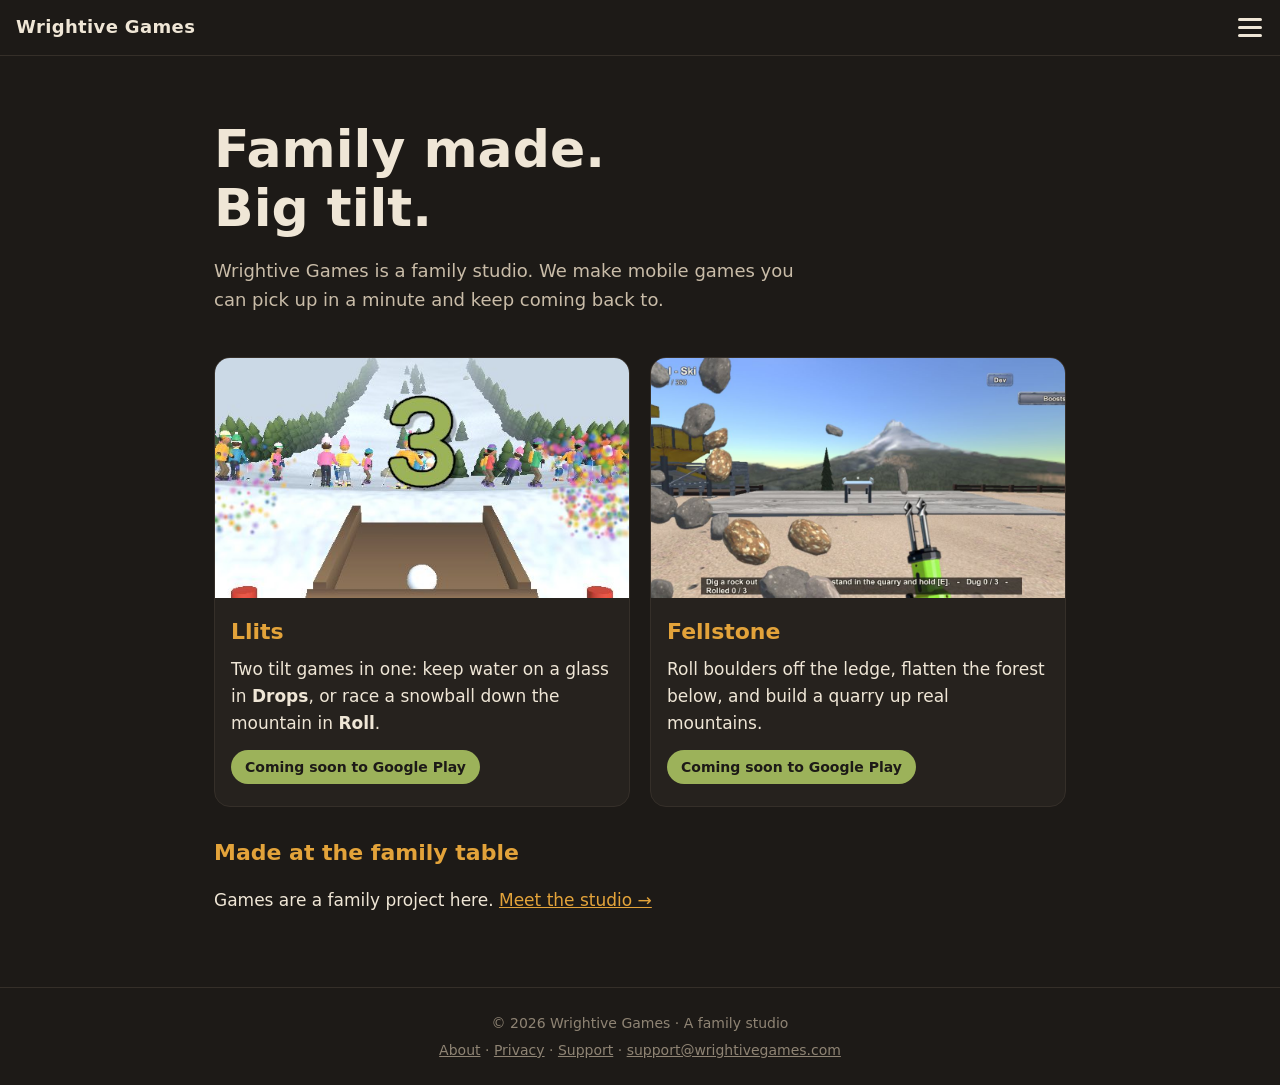
==== index.html @ 09b4614d "Restore full site (undo Back soon pause) Co-Authored-By: Claude Opus 5.5 <noreply@anthropic.com> Cla" ====
<!DOCTYPE html>
<html lang="en"><head><meta charset="utf-8"><meta name="viewport" content="width=device-width,initial-scale=1"><title>Wrightive Games | Family studio, big tilt</title><meta name="description" content="Wrightive Games is a family studio making mobile games: Llits and Fellstone."><link rel="icon" href="/favicon.svg" type="image/svg+xml"><link rel="canonical" href="https://wrightivegames.com/"><meta property="og:type" content="website"><meta property="og:site_name" content="Wrightive Games"><meta property="og:title" content="Wrightive Games | Family studio, big tilt"><meta property="og:description" content="Wrightive Games is a family studio making mobile games: Llits and Fellstone."><meta property="og:url" content="https://wrightivegames.com/"><meta property="og:image" content="https://wrightivegames.com/img/llits-roll.jpg"><meta name="twitter:card" content="summary_large_image"><meta name="theme-color" content="#1d1a17"><link rel="stylesheet" href="/style.css"></head>
<body><header class="top"><a class="brand" href="/">Wrightive Games</a><button class="menu-btn" id="menu-btn" aria-label="Menu" aria-expanded="false" aria-controls="site-nav"><span></span><span></span><span></span></button><nav id="site-nav" aria-label="Main"><a href="/llits/">Llits</a><a href="/fellstone/">Fellstone</a><a href="/about/">About Us</a><a href="/support/">Support</a><a href="/privacy/">Privacy</a></nav></header><main>
<section class="hero"><h1>Family made.<br>Big tilt.</h1><p>Wrightive Games is a family studio. We make mobile games you can pick up in a minute and keep coming back to.</p></section>
<section class="games">
<a class="card" href="/llits/"><img src="/img/llits-roll.jpg" alt="Llits: Roll, the snowball at the start ramp"><div><h2>Llits</h2><p>Two tilt games in one: keep water on a glass in <b>Drops</b>, or race a snowball down the mountain in <b>Roll</b>.</p><p class="badge">Coming soon to Google Play</p></div></a>
<a class="card" href="/fellstone/"><img src="/img/fellstone-rockslide.jpg" alt="Fellstone: boulders tumbling off the ledge"><div><h2>Fellstone</h2><p>Roll boulders off the ledge, flatten the forest below, and build a quarry up real mountains.</p><p class="badge">Coming soon to Google Play</p></div></a>
</section>
<section class="aboutline"><h2>Made at the family table</h2><p>Games are a family project here. <a href="/about/">Meet the studio &rarr;</a></p></section></main><footer><p>&copy; 2026 Wrightive Games &middot; A family studio</p><p><a href="/about/">About</a> &middot; <a href="/privacy/">Privacy</a> &middot; <a href="/support/">Support</a> &middot; <a href="mailto:support@wrightivegames.com">support@wrightivegames.com</a></p></footer><script>document.documentElement.classList.add("js");var b=document.getElementById("menu-btn"),n=document.getElementById("site-nav");b.onclick=function(){var o=n.classList.toggle("open");b.setAttribute("aria-expanded",o)};n.onclick=function(e){if(e.target.tagName=="A"){n.classList.remove("open");b.setAttribute("aria-expanded",false)}};document.onkeydown=function(e){if(e.key=="Escape"){n.classList.remove("open");b.setAttribute("aria-expanded",false)}}</script></body></html>
---- style.css ----
*{box-sizing:border-box}html{-webkit-text-size-adjust:100%}
body{margin:0;padding-top:56px;background:#1d1a17;color:#efe6d6;font:16px/1.6 system-ui,-apple-system,"Segoe UI",sans-serif}
a{color:#e3a33a}img{max-width:100%;height:auto}
.top{position:fixed;top:0;left:0;right:0;z-index:50;display:flex;justify-content:space-between;align-items:center;padding:0 16px;height:56px;background:#1d1a17;border-bottom:1px solid #352f29}
.brand{font-weight:800;font-size:18px;color:#efe6d6;text-decoration:none;letter-spacing:.02em}
.menu-btn{display:none;width:48px;height:48px;margin-right:-10px;background:none;border:0;cursor:pointer;flex-direction:column;justify-content:center;align-items:center;gap:5px;-webkit-tap-highlight-color:transparent}
.menu-btn span{display:block;width:24px;height:3px;border-radius:2px;background:#efe6d6;transition:transform .2s,opacity .2s}
.menu-btn[aria-expanded=true] span:nth-child(1){transform:translateY(8px) rotate(45deg)}
.menu-btn[aria-expanded=true] span:nth-child(2){opacity:0}
.menu-btn[aria-expanded=true] span:nth-child(3){transform:translateY(-8px) rotate(-45deg)}
.js .menu-btn{display:flex}
nav{background:#26221e;display:flex;flex-direction:column;flex-basis:100%}
.top{flex-wrap:wrap;height:auto;min-height:56px}
.js .top{height:56px;flex-wrap:nowrap}
.js nav{position:absolute;top:56px;left:0;right:0;border-bottom:1px solid #352f29;display:none}.js nav.open{display:flex}
nav a{padding:16px 20px;text-decoration:none;color:#efe6d6;font-size:18px;border-top:1px solid #352f29}
nav a:hover,nav a:active{background:#352f29;color:#e3a33a}
@media(min-width:900px){.js .menu-btn{display:flex}.js nav{left:auto;right:16px;top:56px;width:240px;border:1px solid #352f29;border-radius:12px;box-shadow:0 12px 30px #0008;overflow:hidden}}
main{max-width:900px;margin:0 auto;padding:20px 16px 40px}
h1{font-size:32px;line-height:1.15;margin:.3em 0 .3em}h2{margin:1.5em 0 .4em;color:#e3a33a;font-size:22px}
.lead{font-size:18px;color:#c9bca8;margin-top:0}.hero{padding:16px 0 4px}.hero h1{font-size:38px}.hero p{font-size:18px;color:#c9bca8;max-width:600px}
.games{display:grid;grid-template-columns:1fr;gap:20px;margin-top:20px}
.card{display:block;background:#26221e;border:1px solid #352f29;border-radius:16px;overflow:hidden;text-decoration:none;color:inherit}
.card:hover{border-color:#e3a33a}.card img{width:100%;height:200px;object-fit:cover;display:block}.card div{padding:16px}.card h2{margin:0 0 .3em}.card p{margin:.4em 0}
.badge{display:inline-block;background:#9cb25a;color:#1d1a17;font-weight:700;padding:6px 14px;border-radius:999px;font-size:14px;margin:.4em 0}
.aboutline{margin-top:28px}.aboutline h2{margin-top:0}
.modes-intro{margin:20px 0 4px;padding:14px 16px;background:#26221e;border:1px solid #e3a33a;border-radius:12px;font-size:17px}
.modes-intro span{display:inline-block;background:#e3a33a;color:#1d1a17;font-weight:800;padding:2px 10px;border-radius:999px;margin-right:8px;font-size:14px}
.modes{display:grid;grid-template-columns:1fr;gap:18px;margin-top:18px}
.mode{background:#26221e;border:1px solid #352f29;border-radius:16px;overflow:hidden}
.mode>img{width:100%;height:210px;object-fit:cover;display:block}
.mode-art{height:210px;display:flex;align-items:center;justify-content:center;background:linear-gradient(#27465e,#1d2f3f)}.mode-art svg{width:120px;height:120px}
.mode-body{padding:16px}.mode-body h2{margin:0 0 .1em;font-size:28px}
.tag{margin:0;color:#8f8474;font-size:13px;font-weight:700;letter-spacing:.08em;text-transform:uppercase}
.pitch{font-size:18px;font-weight:700;margin:.2em 0}
.mode ul,.tick{padding-left:20px}.mode li,.tick li{margin:.3em 0}.tick{list-style:none;padding:0}.tick li{padding-left:0;margin:.8em 0}
.wide{width:100%;border-radius:12px;display:block}.small{color:#8f8474;font-size:14px}
.gallery{display:grid;grid-template-columns:1fr;gap:14px;margin:20px 0}
.gallery figure{margin:0;background:#26221e;border:1px solid #352f29;border-radius:12px;overflow:hidden}
.gallery img{width:100%;aspect-ratio:16/9;object-fit:cover;display:block}.gallery figcaption{padding:10px 14px;color:#c9bca8;font-size:15px}
footer{border-top:1px solid #352f29;padding:20px 16px;text-align:center;color:#8f8474;font-size:14px}footer p{margin:.3em 0}footer a{color:#8f8474}
@media(min-width:700px){body{font-size:17px}main{padding:32px 24px 56px}h1{font-size:42px}.hero h1{font-size:52px}.games,.modes{grid-template-columns:1fr 1fr}.gallery{grid-template-columns:1fr 1fr}.card img,.mode>img,.mode-art{height:240px}}
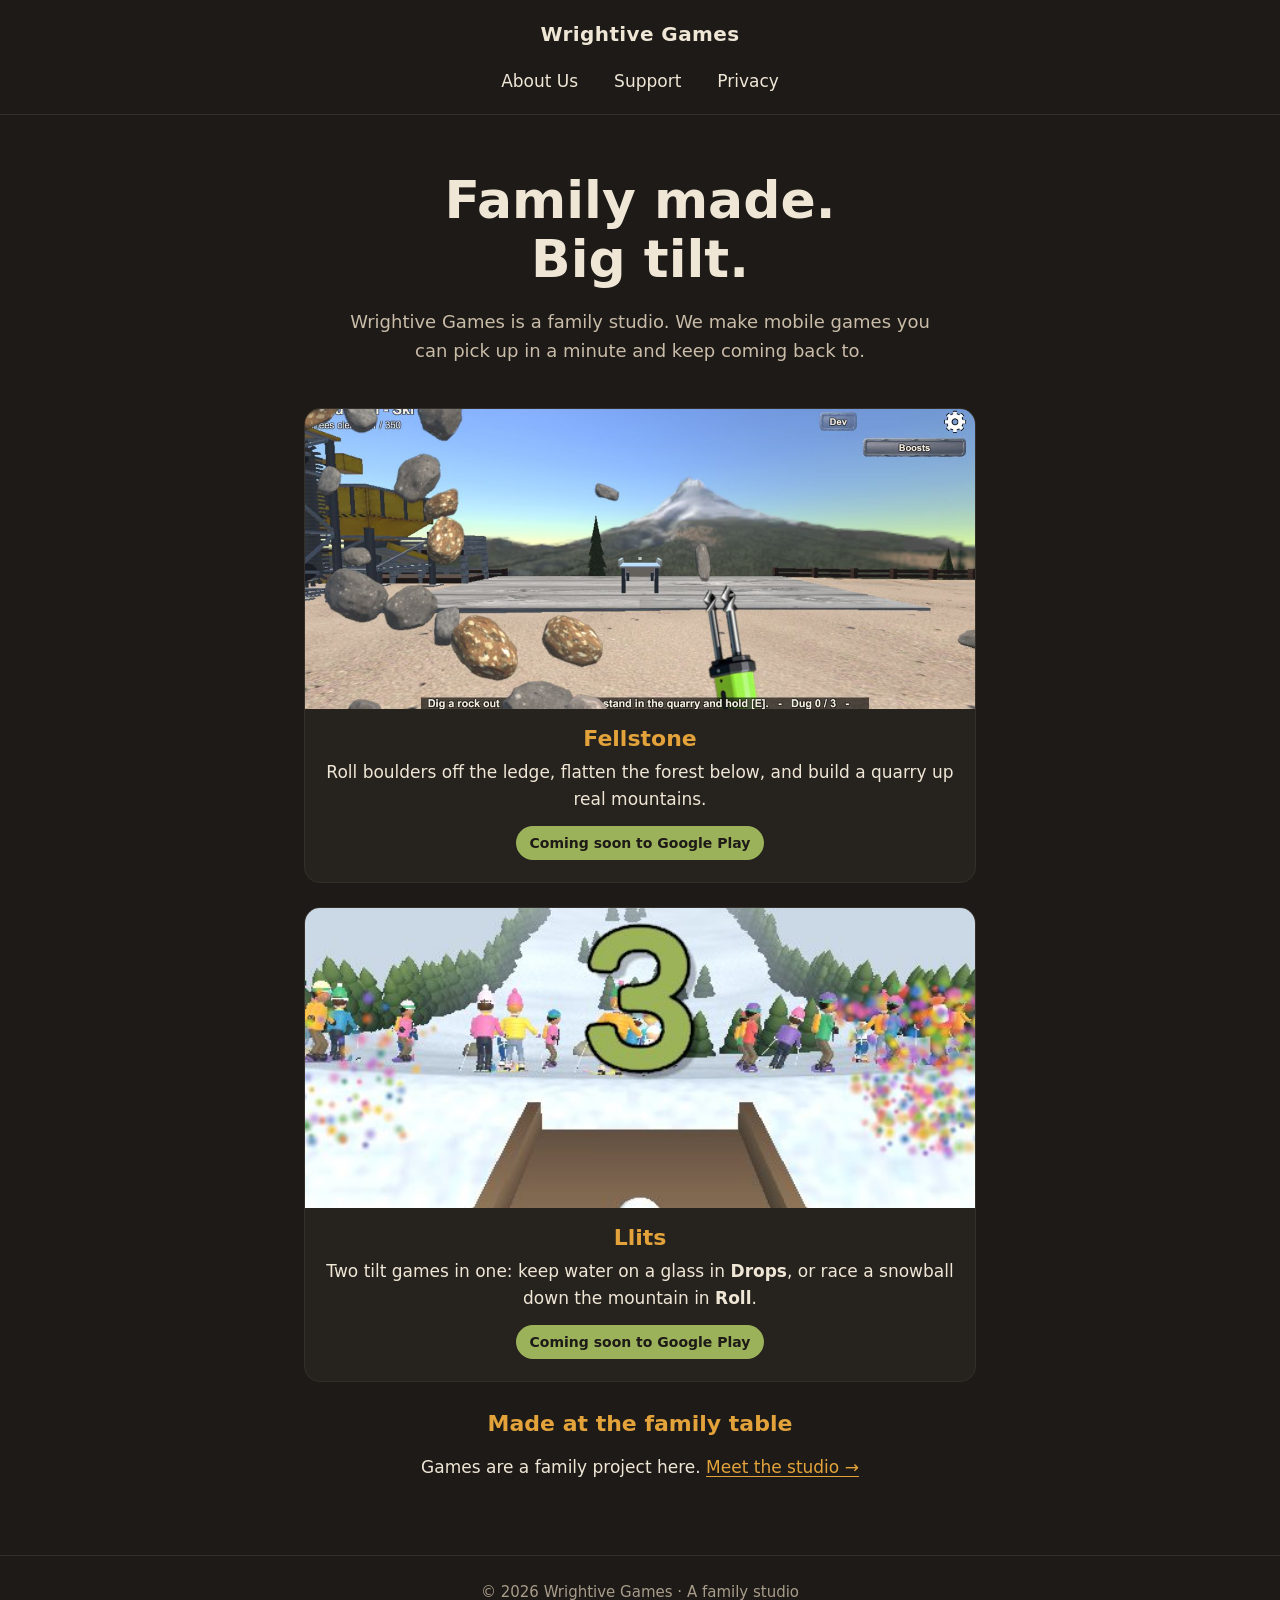
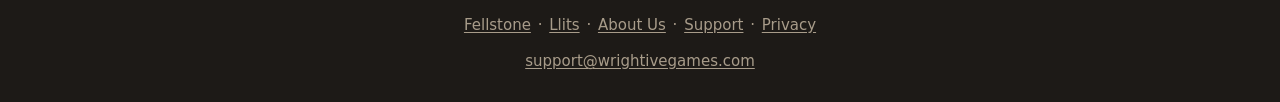
==== commit f731cce7: "Center layout, replace hamburger with header links, stack games, WCAG 2.1 AA fixes - Single centered" ====
--- a/index.html
+++ b/index.html
@@ -1,9 +1,9 @@
 <!DOCTYPE html>
 <html lang="en"><head><meta charset="utf-8"><meta name="viewport" content="width=device-width,initial-scale=1"><title>Wrightive Games | Family studio, big tilt</title><meta name="description" content="Wrightive Games is a family studio making mobile games: Llits and Fellstone."><link rel="icon" href="/favicon.svg" type="image/svg+xml"><link rel="canonical" href="https://wrightivegames.com/"><meta property="og:type" content="website"><meta property="og:site_name" content="Wrightive Games"><meta property="og:title" content="Wrightive Games | Family studio, big tilt"><meta property="og:description" content="Wrightive Games is a family studio making mobile games: Llits and Fellstone."><meta property="og:url" content="https://wrightivegames.com/"><meta property="og:image" content="https://wrightivegames.com/img/llits-roll.jpg"><meta name="twitter:card" content="summary_large_image"><meta name="theme-color" content="#1d1a17"><link rel="stylesheet" href="/style.css"></head>
-<body><header class="top"><a class="brand" href="/">Wrightive Games</a><button class="menu-btn" id="menu-btn" aria-label="Menu" aria-expanded="false" aria-controls="site-nav"><span></span><span></span><span></span></button><nav id="site-nav" aria-label="Main"><a href="/llits/">Llits</a><a href="/fellstone/">Fellstone</a><a href="/about/">About Us</a><a href="/support/">Support</a><a href="/privacy/">Privacy</a></nav></header><main>
+<body><a class="skip" href="#main">Skip to main content</a><header class="top"><a class="brand" href="/" aria-current="page">Wrightive Games</a><nav aria-label="Main"><ul><li><a href="/about/">About Us</a></li><li><a href="/support/">Support</a></li><li><a href="/privacy/">Privacy</a></li></ul></nav></header><main id="main">
 <section class="hero"><h1>Family made.<br>Big tilt.</h1><p>Wrightive Games is a family studio. We make mobile games you can pick up in a minute and keep coming back to.</p></section>
 <section class="games">
+<a class="card" href="/fellstone/"><img src="/img/fellstone-rockslide.jpg" alt="Fellstone: boulders tumbling off the ledge"><div><h2>Fellstone</h2><p>Roll boulders off the ledge, flatten the forest below, and build a quarry up real mountains.</p><p class="badge">Coming soon to Google Play</p></div></a>
 <a class="card" href="/llits/"><img src="/img/llits-roll.jpg" alt="Llits: Roll, the snowball at the start ramp"><div><h2>Llits</h2><p>Two tilt games in one: keep water on a glass in <b>Drops</b>, or race a snowball down the mountain in <b>Roll</b>.</p><p class="badge">Coming soon to Google Play</p></div></a>
-<a class="card" href="/fellstone/"><img src="/img/fellstone-rockslide.jpg" alt="Fellstone: boulders tumbling off the ledge"><div><h2>Fellstone</h2><p>Roll boulders off the ledge, flatten the forest below, and build a quarry up real mountains.</p><p class="badge">Coming soon to Google Play</p></div></a>
 </section>
-<section class="aboutline"><h2>Made at the family table</h2><p>Games are a family project here. <a href="/about/">Meet the studio &rarr;</a></p></section></main><footer><p>&copy; 2026 Wrightive Games &middot; A family studio</p><p><a href="/about/">About</a> &middot; <a href="/privacy/">Privacy</a> &middot; <a href="/support/">Support</a> &middot; <a href="mailto:support@wrightivegames.com">support@wrightivegames.com</a></p></footer><script>document.documentElement.classList.add("js");var b=document.getElementById("menu-btn"),n=document.getElementById("site-nav");b.onclick=function(){var o=n.classList.toggle("open");b.setAttribute("aria-expanded",o)};n.onclick=function(e){if(e.target.tagName=="A"){n.classList.remove("open");b.setAttribute("aria-expanded",false)}};document.onkeydown=function(e){if(e.key=="Escape"){n.classList.remove("open");b.setAttribute("aria-expanded",false)}}</script></body></html>
+<section class="aboutline"><h2>Made at the family table</h2><p>Games are a family project here. <a href="/about/">Meet the studio &rarr;</a></p></section></main><footer><p>&copy; 2026 Wrightive Games &middot; A family studio</p><nav aria-label="Footer"><p><a href="/fellstone/">Fellstone</a> &middot; <a href="/llits/">Llits</a> &middot; <a href="/about/">About Us</a> &middot; <a href="/support/">Support</a> &middot; <a href="/privacy/">Privacy</a></p></nav><p><a href="mailto:support@wrightivegames.com">support@wrightivegames.com</a></p></footer></body></html>
--- a/style.css
+++ b/style.css
@@ -1,42 +1,37 @@
 *{box-sizing:border-box}html{-webkit-text-size-adjust:100%}
-body{margin:0;padding-top:56px;background:#1d1a17;color:#efe6d6;font:16px/1.6 system-ui,-apple-system,"Segoe UI",sans-serif}
-a{color:#e3a33a}img{max-width:100%;height:auto}
-.top{position:fixed;top:0;left:0;right:0;z-index:50;display:flex;justify-content:space-between;align-items:center;padding:0 16px;height:56px;background:#1d1a17;border-bottom:1px solid #352f29}
-.brand{font-weight:800;font-size:18px;color:#efe6d6;text-decoration:none;letter-spacing:.02em}
-.menu-btn{display:none;width:48px;height:48px;margin-right:-10px;background:none;border:0;cursor:pointer;flex-direction:column;justify-content:center;align-items:center;gap:5px;-webkit-tap-highlight-color:transparent}
-.menu-btn span{display:block;width:24px;height:3px;border-radius:2px;background:#efe6d6;transition:transform .2s,opacity .2s}
-.menu-btn[aria-expanded=true] span:nth-child(1){transform:translateY(8px) rotate(45deg)}
-.menu-btn[aria-expanded=true] span:nth-child(2){opacity:0}
-.menu-btn[aria-expanded=true] span:nth-child(3){transform:translateY(-8px) rotate(-45deg)}
-.js .menu-btn{display:flex}
-nav{background:#26221e;display:flex;flex-direction:column;flex-basis:100%}
-.top{flex-wrap:wrap;height:auto;min-height:56px}
-.js .top{height:56px;flex-wrap:nowrap}
-.js nav{position:absolute;top:56px;left:0;right:0;border-bottom:1px solid #352f29;display:none}.js nav.open{display:flex}
-nav a{padding:16px 20px;text-decoration:none;color:#efe6d6;font-size:18px;border-top:1px solid #352f29}
-nav a:hover,nav a:active{background:#352f29;color:#e3a33a}
-@media(min-width:900px){.js .menu-btn{display:flex}.js nav{left:auto;right:16px;top:56px;width:240px;border:1px solid #352f29;border-radius:12px;box-shadow:0 12px 30px #0008;overflow:hidden}}
-main{max-width:900px;margin:0 auto;padding:20px 16px 40px}
-h1{font-size:32px;line-height:1.15;margin:.3em 0 .3em}h2{margin:1.5em 0 .4em;color:#e3a33a;font-size:22px}
-.lead{font-size:18px;color:#c9bca8;margin-top:0}.hero{padding:16px 0 4px}.hero h1{font-size:38px}.hero p{font-size:18px;color:#c9bca8;max-width:600px}
-.games{display:grid;grid-template-columns:1fr;gap:20px;margin-top:20px}
+body{margin:0;background:#1d1a17;color:#efe6d6;font:16px/1.6 system-ui,-apple-system,"Segoe UI",sans-serif;text-align:center}
+a{color:#e3a33a;text-underline-offset:.15em}img{max-width:100%;height:auto}
+:focus-visible{outline:3px solid #e3a33a;outline-offset:3px;border-radius:4px}
+.skip{position:absolute;left:50%;top:8px;transform:translate(-50%,-200%);z-index:100;background:#e3a33a;color:#1d1a17;font-weight:700;padding:10px 18px;border-radius:8px;text-decoration:none;white-space:nowrap}
+.skip:focus{transform:translate(-50%,0);outline-color:#efe6d6}
+.top{display:flex;flex-direction:column;align-items:center;gap:6px;padding:14px 16px 10px;background:#1d1a17;border-bottom:1px solid #352f29}
+.brand{font-weight:800;font-size:20px;color:#efe6d6;text-decoration:none;letter-spacing:.02em;padding:4px 8px}
+.top nav ul{list-style:none;margin:0;padding:0;display:flex;flex-wrap:wrap;justify-content:center;gap:4px 8px}
+.top nav a{display:inline-flex;align-items:center;min-height:44px;padding:8px 14px;color:#efe6d6;text-decoration:none;font-size:17px;border-radius:8px}
+.top nav a:hover{background:#352f29;color:#e3a33a;text-decoration:underline}
+.top nav a[aria-current=page]{color:#e3a33a;text-decoration:underline;text-decoration-thickness:2px}
+main{max-width:720px;margin:0 auto;padding:24px 16px 40px}
+h1{font-size:32px;line-height:1.15;margin:.3em 0}h2{margin:1.5em 0 .4em;color:#e3a33a;font-size:22px;line-height:1.25}
+.lead{font-size:18px;color:#c9bca8;margin-top:0}.hero{padding:8px 0 4px}.hero h1{font-size:38px}.hero p{font-size:18px;color:#c9bca8;max-width:600px;margin-left:auto;margin-right:auto}
+.games{display:flex;flex-direction:column;gap:24px;margin-top:20px}
 .card{display:block;background:#26221e;border:1px solid #352f29;border-radius:16px;overflow:hidden;text-decoration:none;color:inherit}
-.card:hover{border-color:#e3a33a}.card img{width:100%;height:200px;object-fit:cover;display:block}.card div{padding:16px}.card h2{margin:0 0 .3em}.card p{margin:.4em 0}
+.card:hover{border-color:#e3a33a}.card:hover h2{text-decoration:underline}.card img{width:100%;height:220px;object-fit:cover;display:block}.card div{padding:16px}.card h2{margin:0 0 .3em}.card p{margin:.4em 0}
 .badge{display:inline-block;background:#9cb25a;color:#1d1a17;font-weight:700;padding:6px 14px;border-radius:999px;font-size:14px;margin:.4em 0}
 .aboutline{margin-top:28px}.aboutline h2{margin-top:0}
 .modes-intro{margin:20px 0 4px;padding:14px 16px;background:#26221e;border:1px solid #e3a33a;border-radius:12px;font-size:17px}
 .modes-intro span{display:inline-block;background:#e3a33a;color:#1d1a17;font-weight:800;padding:2px 10px;border-radius:999px;margin-right:8px;font-size:14px}
-.modes{display:grid;grid-template-columns:1fr;gap:18px;margin-top:18px}
+.modes{display:flex;flex-direction:column;gap:18px;margin-top:18px}
 .mode{background:#26221e;border:1px solid #352f29;border-radius:16px;overflow:hidden}
-.mode>img{width:100%;height:210px;object-fit:cover;display:block}
-.mode-art{height:210px;display:flex;align-items:center;justify-content:center;background:linear-gradient(#27465e,#1d2f3f)}.mode-art svg{width:120px;height:120px}
+.mode>img{width:100%;height:220px;object-fit:cover;display:block}
+.mode-art{height:220px;display:flex;align-items:center;justify-content:center;background:linear-gradient(#27465e,#1d2f3f)}.mode-art svg{width:120px;height:120px}
 .mode-body{padding:16px}.mode-body h2{margin:0 0 .1em;font-size:28px}
-.tag{margin:0;color:#8f8474;font-size:13px;font-weight:700;letter-spacing:.08em;text-transform:uppercase}
+.tag{margin:0;color:#a89c8a;font-size:14px;font-weight:700;letter-spacing:.08em;text-transform:uppercase}
 .pitch{font-size:18px;font-weight:700;margin:.2em 0}
-.mode ul,.tick{padding-left:20px}.mode li,.tick li{margin:.3em 0}.tick{list-style:none;padding:0}.tick li{padding-left:0;margin:.8em 0}
-.wide{width:100%;border-radius:12px;display:block}.small{color:#8f8474;font-size:14px}
-.gallery{display:grid;grid-template-columns:1fr;gap:14px;margin:20px 0}
+.mode ul,.tick{list-style:none;padding:0}.mode li{margin:.3em 0}.tick li{margin:.8em 0}
+.wide{width:100%;border-radius:12px;display:block}.small{color:#a89c8a;font-size:15px}
+.gallery{display:flex;flex-direction:column;gap:14px;margin:20px 0}
 .gallery figure{margin:0;background:#26221e;border:1px solid #352f29;border-radius:12px;overflow:hidden}
 .gallery img{width:100%;aspect-ratio:16/9;object-fit:cover;display:block}.gallery figcaption{padding:10px 14px;color:#c9bca8;font-size:15px}
-footer{border-top:1px solid #352f29;padding:20px 16px;text-align:center;color:#8f8474;font-size:14px}footer p{margin:.3em 0}footer a{color:#8f8474}
-@media(min-width:700px){body{font-size:17px}main{padding:32px 24px 56px}h1{font-size:42px}.hero h1{font-size:52px}.games,.modes{grid-template-columns:1fr 1fr}.gallery{grid-template-columns:1fr 1fr}.card img,.mode>img,.mode-art{height:240px}}
+footer{border-top:1px solid #352f29;padding:20px 16px;color:#a89c8a;font-size:15px}footer p{margin:.3em 0}footer a{color:#a89c8a;display:inline-block;padding:4px 2px}
+@media(min-width:700px){body{font-size:17px}main{padding:32px 24px 56px}h1{font-size:42px}.hero h1{font-size:52px}.card img,.mode>img,.mode-art{height:300px}}
+@media(prefers-reduced-motion:reduce){*{transition:none!important;animation:none!important;scroll-behavior:auto!important}}
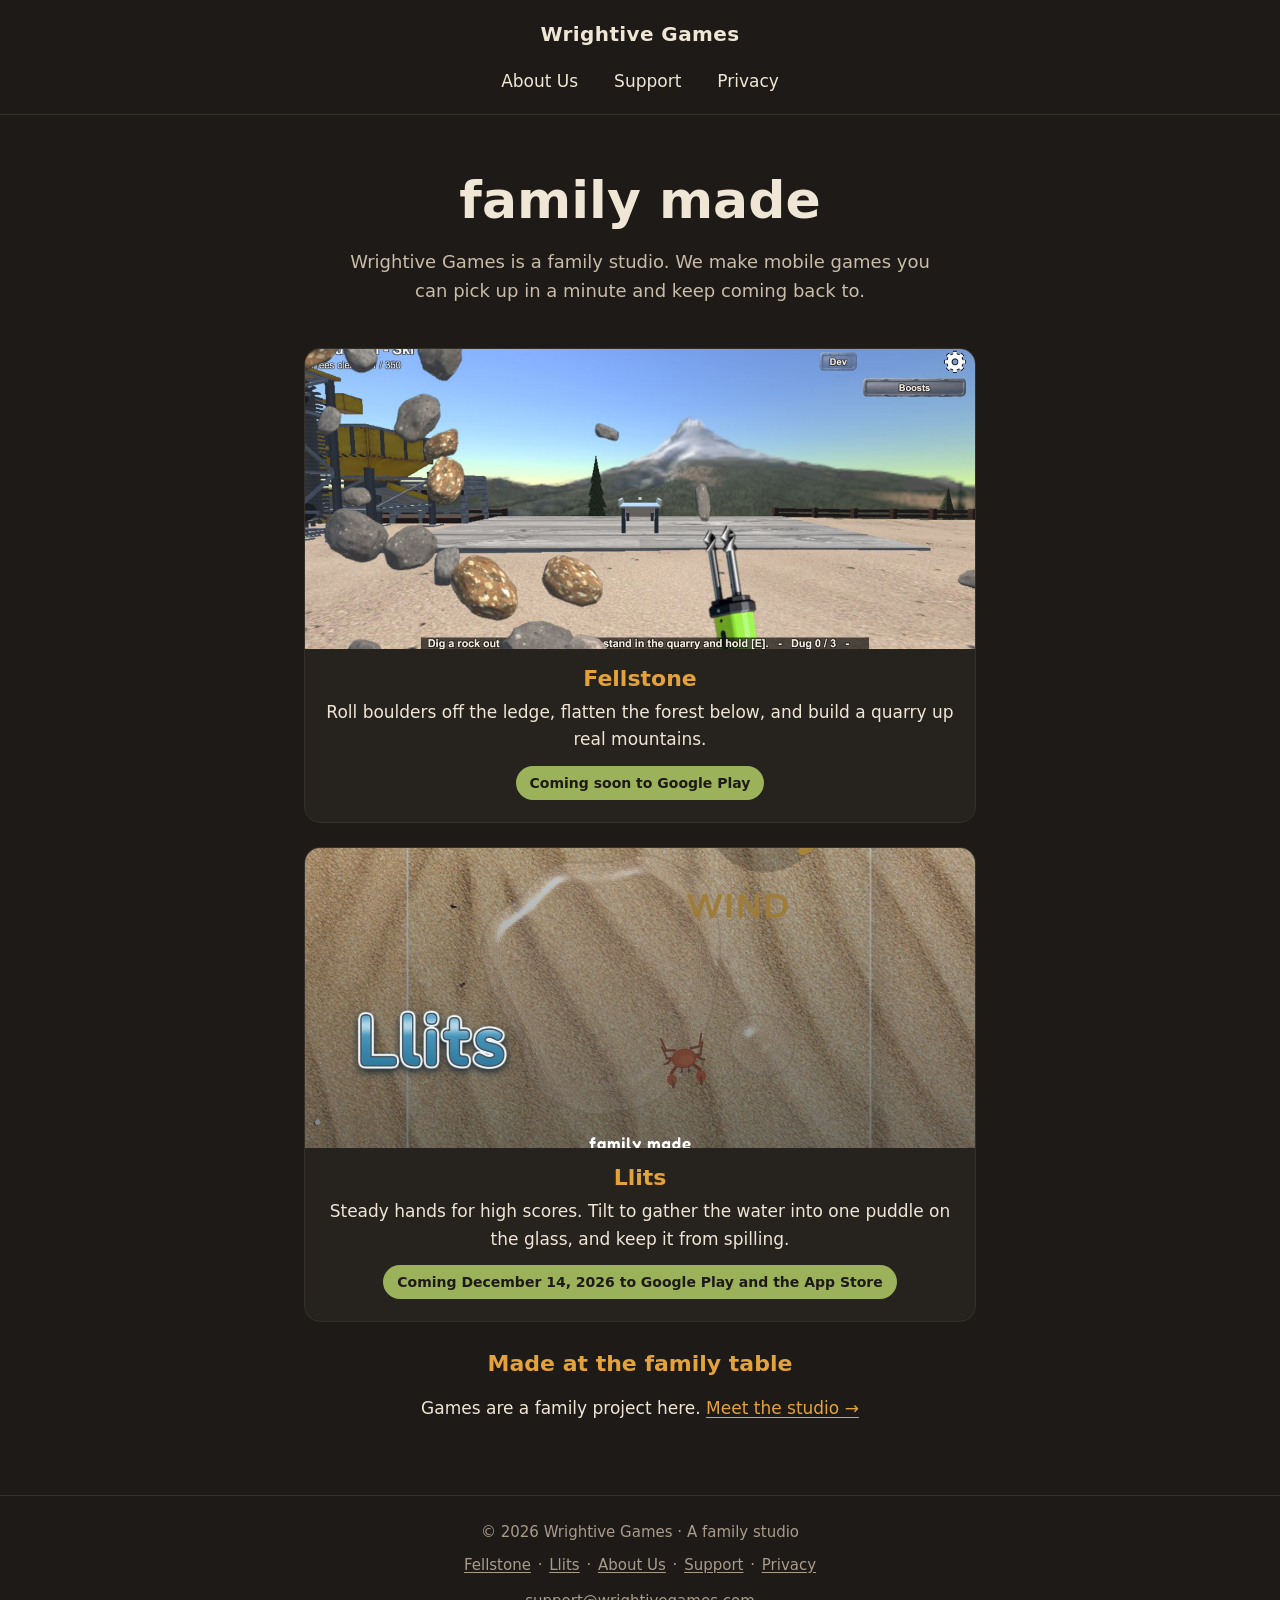
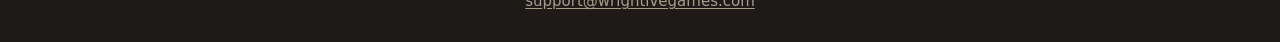
==== commit 6ef10f33: "Llits page: water-on-glass game only, new menu and store images, Dec 14 date Llits is now only the w" ====
--- a/index.html
+++ b/index.html
@@ -1,9 +1,9 @@
 <!DOCTYPE html>
-<html lang="en"><head><meta charset="utf-8"><meta name="viewport" content="width=device-width,initial-scale=1"><title>Wrightive Games | Family studio, big tilt</title><meta name="description" content="Wrightive Games is a family studio making mobile games: Llits and Fellstone."><link rel="icon" href="/favicon.svg" type="image/svg+xml"><link rel="canonical" href="https://wrightivegames.com/"><meta property="og:type" content="website"><meta property="og:site_name" content="Wrightive Games"><meta property="og:title" content="Wrightive Games | Family studio, big tilt"><meta property="og:description" content="Wrightive Games is a family studio making mobile games: Llits and Fellstone."><meta property="og:url" content="https://wrightivegames.com/"><meta property="og:image" content="https://wrightivegames.com/img/llits-roll.jpg"><meta name="twitter:card" content="summary_large_image"><meta name="theme-color" content="#1d1a17"><link rel="stylesheet" href="/style.css"></head>
+<html lang="en"><head><meta charset="utf-8"><meta name="viewport" content="width=device-width,initial-scale=1"><title>Wrightive Games | family made</title><meta name="description" content="Wrightive Games is a family studio making mobile games: Llits and Fellstone."><link rel="icon" href="/favicon.svg" type="image/svg+xml"><link rel="canonical" href="https://wrightivegames.com/"><meta property="og:type" content="website"><meta property="og:site_name" content="Wrightive Games"><meta property="og:title" content="Wrightive Games | family made"><meta property="og:description" content="Wrightive Games is a family studio making mobile games: Llits and Fellstone."><meta property="og:url" content="https://wrightivegames.com/"><meta property="og:image" content="https://wrightivegames.com/img/llits-roll.jpg"><meta name="twitter:card" content="summary_large_image"><meta name="theme-color" content="#1d1a17"><link rel="stylesheet" href="/style.css"></head>
 <body><a class="skip" href="#main">Skip to main content</a><header class="top"><a class="brand" href="/" aria-current="page">Wrightive Games</a><nav aria-label="Main"><ul><li><a href="/about/">About Us</a></li><li><a href="/support/">Support</a></li><li><a href="/privacy/">Privacy</a></li></ul></nav></header><main id="main">
-<section class="hero"><h1>Family made.<br>Big tilt.</h1><p>Wrightive Games is a family studio. We make mobile games you can pick up in a minute and keep coming back to.</p></section>
+<section class="hero"><h1>family made</h1><p>Wrightive Games is a family studio. We make mobile games you can pick up in a minute and keep coming back to.</p></section>
 <section class="games">
 <a class="card" href="/fellstone/"><img src="/img/fellstone-rockslide.jpg" alt="Fellstone: boulders tumbling off the ledge"><div><h2>Fellstone</h2><p>Roll boulders off the ledge, flatten the forest below, and build a quarry up real mountains.</p><p class="badge">Coming soon to Google Play</p></div></a>
-<a class="card" href="/llits/"><img src="/img/llits-roll.jpg" alt="Llits: Roll, the snowball at the start ramp"><div><h2>Llits</h2><p>Two tilt games in one: keep water on a glass in <b>Drops</b>, or race a snowball down the mountain in <b>Roll</b>.</p><p class="badge">Coming soon to Google Play</p></div></a>
+<a class="card" href="/llits/"><img src="/img/llits-keyart.jpg" alt="Llits: a puddle of water on a glass lying on beach sand"><div><h2>Llits</h2><p>Steady hands for high scores. Tilt to gather the water into one puddle on the glass, and keep it from spilling.</p><p class="badge">Coming December 14, 2026 to Google Play and the App Store</p></div></a>
 </section>
 <section class="aboutline"><h2>Made at the family table</h2><p>Games are a family project here. <a href="/about/">Meet the studio &rarr;</a></p></section></main><footer><p>&copy; 2026 Wrightive Games &middot; A family studio</p><nav aria-label="Footer"><p><a href="/fellstone/">Fellstone</a> &middot; <a href="/llits/">Llits</a> &middot; <a href="/about/">About Us</a> &middot; <a href="/support/">Support</a> &middot; <a href="/privacy/">Privacy</a></p></nav><p><a href="mailto:support@wrightivegames.com">support@wrightivegames.com</a></p></footer></body></html>
--- a/style.css
+++ b/style.css
@@ -35,3 +35,10 @@
 footer{border-top:1px solid #352f29;padding:20px 16px;color:#a89c8a;font-size:15px}footer p{margin:.3em 0}footer a{color:#a89c8a;display:inline-block;padding:4px 2px}
 @media(min-width:700px){body{font-size:17px}main{padding:32px 24px 56px}h1{font-size:42px}.hero h1{font-size:52px}.card img,.mode>img,.mode-art{height:300px}}
 @media(prefers-reduced-motion:reduce){*{transition:none!important;animation:none!important;scroll-behavior:auto!important}}
+.ll-icon{width:96px;height:96px;border-radius:22px;display:block;margin:8px auto 0}
+.ll-shots{display:grid;grid-template-columns:repeat(2,1fr);gap:14px;margin:20px 0}
+.ll-shots figure{margin:0;background:#26221e;border:1px solid #352f29;border-radius:12px;overflow:hidden}
+.ll-shots img{width:100%;height:auto;display:block}.ll-shots figcaption{padding:10px 12px;color:#c9bca8;font-size:15px}
+.ll-shots.two{align-items:start}
+.ll-made{margin-top:32px;color:#c9bca8}.ll-made b{font-size:20px;color:#efe6d6}
+@media(min-width:700px){.ll-shots{grid-template-columns:repeat(3,1fr)}.ll-shots.two{grid-template-columns:repeat(2,1fr);max-width:520px;margin-left:auto;margin-right:auto}}
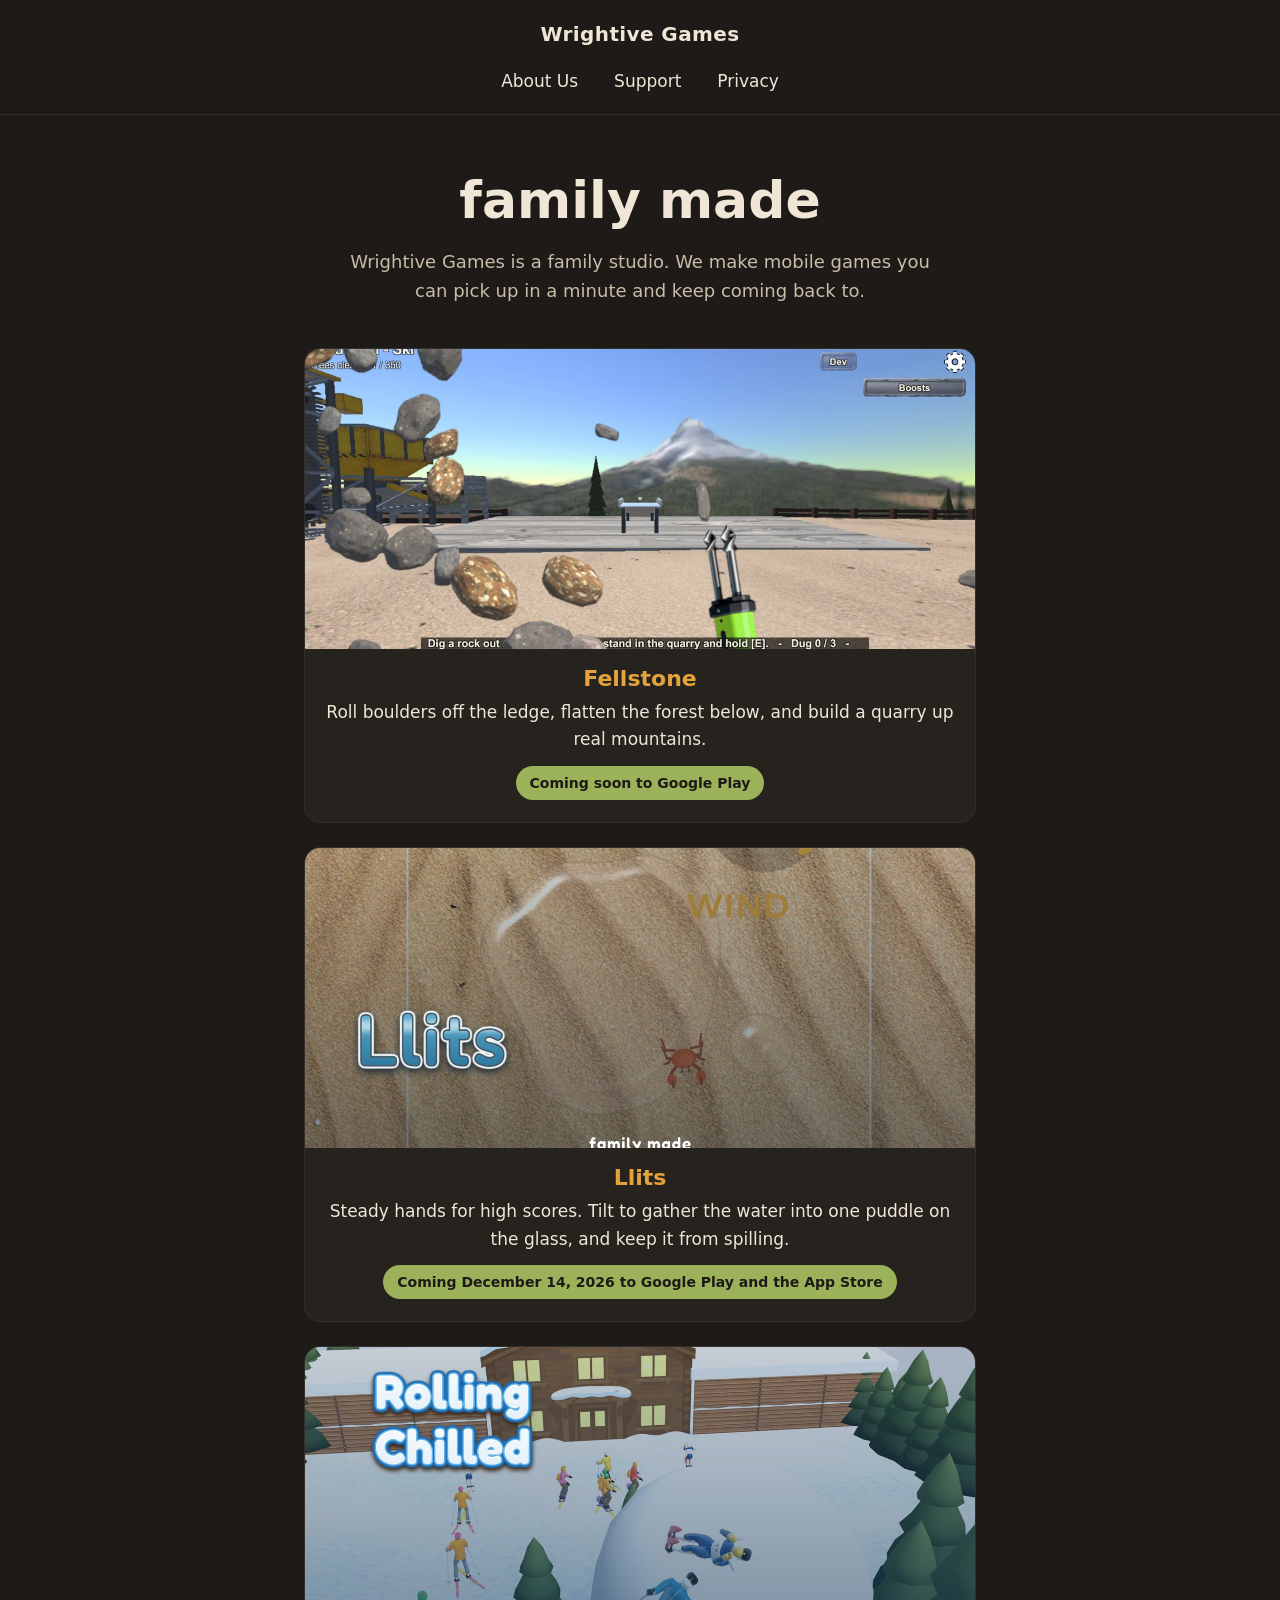
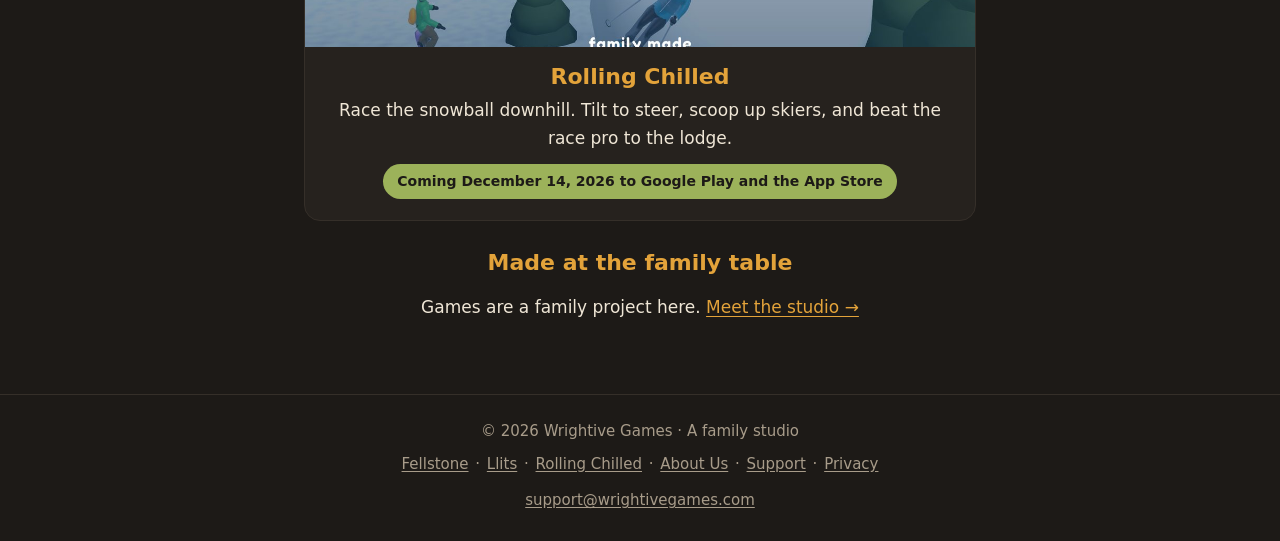
==== commit ea54fd32: "Add Rolling Chilled page, home card, footer link and sitemap entry New /rollingchilled/ page with th" ====
--- a/index.html
+++ b/index.html
@@ -1,9 +1,10 @@
 <!DOCTYPE html>
-<html lang="en"><head><meta charset="utf-8"><meta name="viewport" content="width=device-width,initial-scale=1"><title>Wrightive Games | family made</title><meta name="description" content="Wrightive Games is a family studio making mobile games: Llits and Fellstone."><link rel="icon" href="/favicon.svg" type="image/svg+xml"><link rel="canonical" href="https://wrightivegames.com/"><meta property="og:type" content="website"><meta property="og:site_name" content="Wrightive Games"><meta property="og:title" content="Wrightive Games | family made"><meta property="og:description" content="Wrightive Games is a family studio making mobile games: Llits and Fellstone."><meta property="og:url" content="https://wrightivegames.com/"><meta property="og:image" content="https://wrightivegames.com/img/llits-roll.jpg"><meta name="twitter:card" content="summary_large_image"><meta name="theme-color" content="#1d1a17"><link rel="stylesheet" href="/style.css"></head>
+<html lang="en"><head><meta charset="utf-8"><meta name="viewport" content="width=device-width,initial-scale=1"><title>Wrightive Games | family made</title><meta name="description" content="Wrightive Games is a family studio making mobile games: Llits, Rolling Chilled and Fellstone."><link rel="icon" href="/favicon.svg" type="image/svg+xml"><link rel="canonical" href="https://wrightivegames.com/"><meta property="og:type" content="website"><meta property="og:site_name" content="Wrightive Games"><meta property="og:title" content="Wrightive Games | family made"><meta property="og:description" content="Wrightive Games is a family studio making mobile games: Llits, Rolling Chilled and Fellstone."><meta property="og:url" content="https://wrightivegames.com/"><meta property="og:image" content="https://wrightivegames.com/img/llits-roll.jpg"><meta name="twitter:card" content="summary_large_image"><meta name="theme-color" content="#1d1a17"><link rel="stylesheet" href="/style.css"></head>
 <body><a class="skip" href="#main">Skip to main content</a><header class="top"><a class="brand" href="/" aria-current="page">Wrightive Games</a><nav aria-label="Main"><ul><li><a href="/about/">About Us</a></li><li><a href="/support/">Support</a></li><li><a href="/privacy/">Privacy</a></li></ul></nav></header><main id="main">
 <section class="hero"><h1>family made</h1><p>Wrightive Games is a family studio. We make mobile games you can pick up in a minute and keep coming back to.</p></section>
 <section class="games">
 <a class="card" href="/fellstone/"><img src="/img/fellstone-rockslide.jpg" alt="Fellstone: boulders tumbling off the ledge"><div><h2>Fellstone</h2><p>Roll boulders off the ledge, flatten the forest below, and build a quarry up real mountains.</p><p class="badge">Coming soon to Google Play</p></div></a>
 <a class="card" href="/llits/"><img src="/img/llits-keyart.jpg" alt="Llits: a puddle of water on a glass lying on beach sand"><div><h2>Llits</h2><p>Steady hands for high scores. Tilt to gather the water into one puddle on the glass, and keep it from spilling.</p><p class="badge">Coming December 14, 2026 to Google Play and the App Store</p></div></a>
+<a class="card" href="/rollingchilled/"><img src="/img/rollingchilled-keyart.jpg" alt="Rolling Chilled: a huge snowball with skiers stuck to it rolling past the lodge"><div><h2>Rolling Chilled</h2><p>Race the snowball downhill. Tilt to steer, scoop up skiers, and beat the race pro to the lodge.</p><p class="badge">Coming December 14, 2026 to Google Play and the App Store</p></div></a>
 </section>
-<section class="aboutline"><h2>Made at the family table</h2><p>Games are a family project here. <a href="/about/">Meet the studio &rarr;</a></p></section></main><footer><p>&copy; 2026 Wrightive Games &middot; A family studio</p><nav aria-label="Footer"><p><a href="/fellstone/">Fellstone</a> &middot; <a href="/llits/">Llits</a> &middot; <a href="/about/">About Us</a> &middot; <a href="/support/">Support</a> &middot; <a href="/privacy/">Privacy</a></p></nav><p><a href="mailto:support@wrightivegames.com">support@wrightivegames.com</a></p></footer></body></html>
+<section class="aboutline"><h2>Made at the family table</h2><p>Games are a family project here. <a href="/about/">Meet the studio &rarr;</a></p></section></main><footer><p>&copy; 2026 Wrightive Games &middot; A family studio</p><nav aria-label="Footer"><p><a href="/fellstone/">Fellstone</a> &middot; <a href="/llits/">Llits</a> &middot; <a href="/rollingchilled/">Rolling Chilled</a> &middot; <a href="/about/">About Us</a> &middot; <a href="/support/">Support</a> &middot; <a href="/privacy/">Privacy</a></p></nav><p><a href="mailto:support@wrightivegames.com">support@wrightivegames.com</a></p></footer></body></html>
--- a/style.css
+++ b/style.css
@@ -42,3 +42,10 @@
 .ll-shots.two{align-items:start}
 .ll-made{margin-top:32px;color:#c9bca8}.ll-made b{font-size:20px;color:#efe6d6}
 @media(min-width:700px){.ll-shots{grid-template-columns:repeat(3,1fr)}.ll-shots.two{grid-template-columns:repeat(2,1fr);max-width:520px;margin-left:auto;margin-right:auto}}
+.rc-icon{width:96px;height:96px;border-radius:22px;display:block;margin:8px auto 0}
+.rc-shots{display:grid;grid-template-columns:repeat(2,1fr);gap:14px;margin:20px 0}
+.rc-shots figure{margin:0;background:#26221e;border:1px solid #352f29;border-radius:12px;overflow:hidden}
+.rc-shots img{width:100%;height:auto;display:block}.rc-shots figcaption{padding:10px 12px;color:#c9bca8;font-size:15px}
+.rc-shots.two{align-items:start}
+.rc-made{margin-top:32px;color:#c9bca8}.rc-made b{font-size:20px;color:#efe6d6}
+@media(min-width:700px){.rc-shots{grid-template-columns:repeat(4,1fr)}.rc-shots.two{grid-template-columns:repeat(2,1fr);max-width:520px;margin-left:auto;margin-right:auto}}
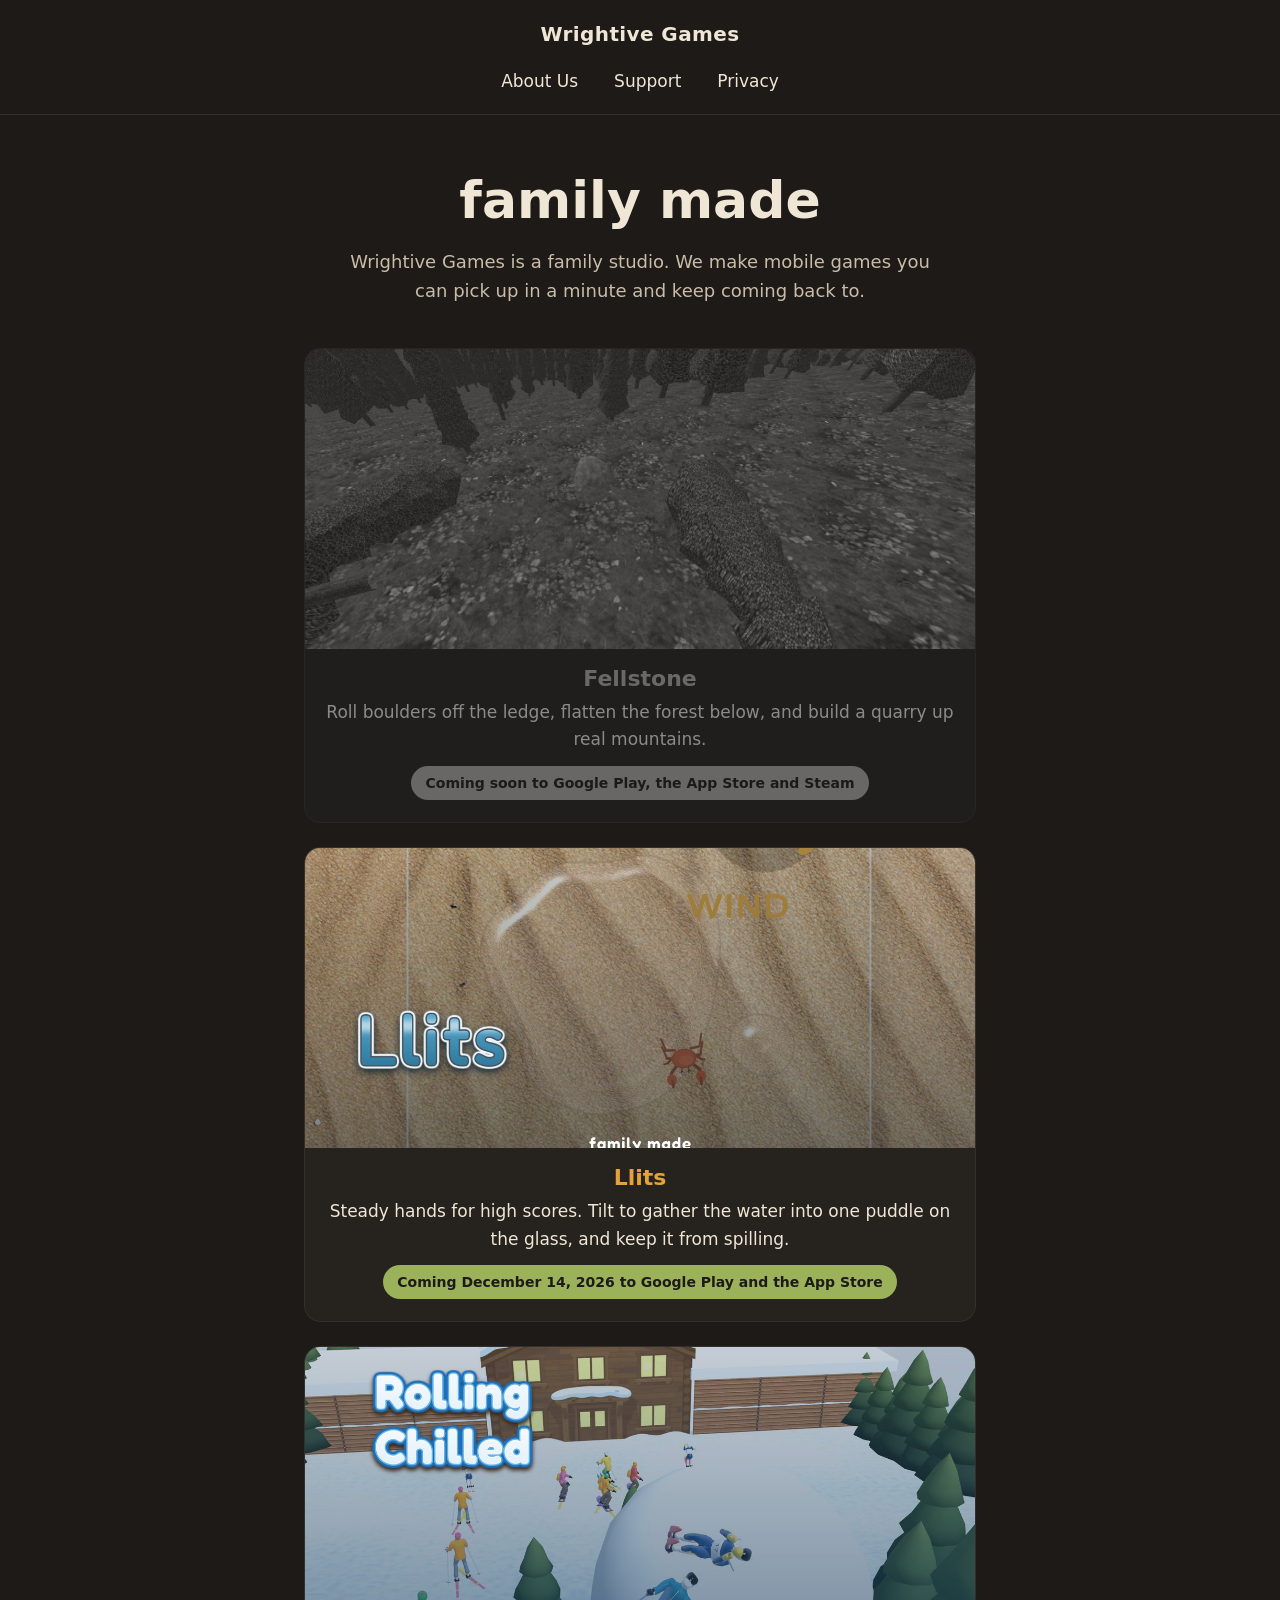
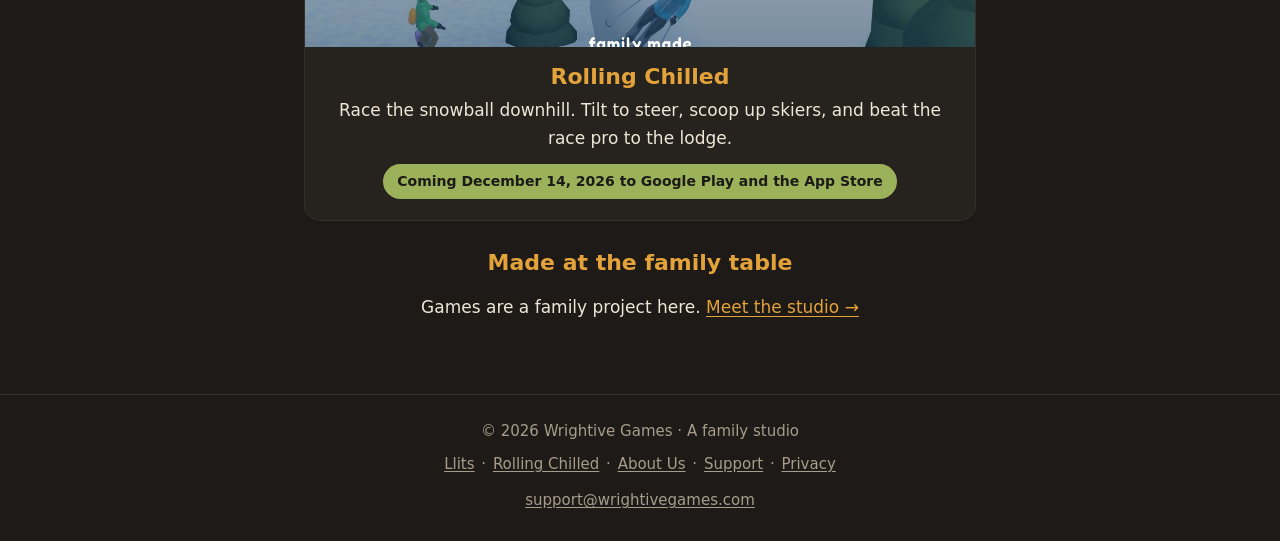
==== commit 2745d33a: "Fellstone: new home card image, all-store badge, disable page - Home card uses a new capture of a bo" ====
--- a/index.html
+++ b/index.html
@@ -1,10 +1,10 @@
 <!DOCTYPE html>
-<html lang="en"><head><meta charset="utf-8"><meta name="viewport" content="width=device-width,initial-scale=1"><title>Wrightive Games | family made</title><meta name="description" content="Wrightive Games is a family studio making mobile games: Llits, Rolling Chilled and Fellstone."><link rel="icon" href="/favicon.svg" type="image/svg+xml"><link rel="canonical" href="https://wrightivegames.com/"><meta property="og:type" content="website"><meta property="og:site_name" content="Wrightive Games"><meta property="og:title" content="Wrightive Games | family made"><meta property="og:description" content="Wrightive Games is a family studio making mobile games: Llits, Rolling Chilled and Fellstone."><meta property="og:url" content="https://wrightivegames.com/"><meta property="og:image" content="https://wrightivegames.com/img/llits-roll.jpg"><meta name="twitter:card" content="summary_large_image"><meta name="theme-color" content="#1d1a17"><link rel="stylesheet" href="/style.css"></head>
+<html lang="en"><head><meta charset="utf-8"><meta name="viewport" content="width=device-width,initial-scale=1"><title>Wrightive Games | family made</title><meta name="description" content="Wrightive Games is a family studio making mobile games: Llits, Rolling Chilled and Fellstone."><link rel="icon" href="/favicon.svg" type="image/svg+xml"><link rel="canonical" href="https://wrightivegames.com/"><meta property="og:type" content="website"><meta property="og:site_name" content="Wrightive Games"><meta property="og:title" content="Wrightive Games | family made"><meta property="og:description" content="Wrightive Games is a family studio making mobile games: Llits, Rolling Chilled and Fellstone."><meta property="og:url" content="https://wrightivegames.com/"><meta property="og:image" content="https://wrightivegames.com/img/rollingchilled-keyart.jpg"><meta name="twitter:card" content="summary_large_image"><meta name="theme-color" content="#1d1a17"><link rel="stylesheet" href="/style.css"></head>
 <body><a class="skip" href="#main">Skip to main content</a><header class="top"><a class="brand" href="/" aria-current="page">Wrightive Games</a><nav aria-label="Main"><ul><li><a href="/about/">About Us</a></li><li><a href="/support/">Support</a></li><li><a href="/privacy/">Privacy</a></li></ul></nav></header><main id="main">
 <section class="hero"><h1>family made</h1><p>Wrightive Games is a family studio. We make mobile games you can pick up in a minute and keep coming back to.</p></section>
 <section class="games">
-<a class="card" href="/fellstone/"><img src="/img/fellstone-rockslide.jpg" alt="Fellstone: boulders tumbling off the ledge"><div><h2>Fellstone</h2><p>Roll boulders off the ledge, flatten the forest below, and build a quarry up real mountains.</p><p class="badge">Coming soon to Google Play</p></div></a>
+<div class="card card-off" aria-disabled="true"><img src="/img/fellstone-felled.jpg" alt="Fellstone: a boulder rolling downhill past trees it knocked over"><div><h2>Fellstone</h2><p>Roll boulders off the ledge, flatten the forest below, and build a quarry up real mountains.</p><p class="badge">Coming soon to Google Play, the App Store and Steam</p></div></div>
 <a class="card" href="/llits/"><img src="/img/llits-keyart.jpg" alt="Llits: a puddle of water on a glass lying on beach sand"><div><h2>Llits</h2><p>Steady hands for high scores. Tilt to gather the water into one puddle on the glass, and keep it from spilling.</p><p class="badge">Coming December 14, 2026 to Google Play and the App Store</p></div></a>
 <a class="card" href="/rollingchilled/"><img src="/img/rollingchilled-keyart.jpg" alt="Rolling Chilled: a huge snowball with skiers stuck to it rolling past the lodge"><div><h2>Rolling Chilled</h2><p>Race the snowball downhill. Tilt to steer, scoop up skiers, and beat the race pro to the lodge.</p><p class="badge">Coming December 14, 2026 to Google Play and the App Store</p></div></a>
 </section>
-<section class="aboutline"><h2>Made at the family table</h2><p>Games are a family project here. <a href="/about/">Meet the studio &rarr;</a></p></section></main><footer><p>&copy; 2026 Wrightive Games &middot; A family studio</p><nav aria-label="Footer"><p><a href="/fellstone/">Fellstone</a> &middot; <a href="/llits/">Llits</a> &middot; <a href="/rollingchilled/">Rolling Chilled</a> &middot; <a href="/about/">About Us</a> &middot; <a href="/support/">Support</a> &middot; <a href="/privacy/">Privacy</a></p></nav><p><a href="mailto:support@wrightivegames.com">support@wrightivegames.com</a></p></footer></body></html>
+<section class="aboutline"><h2>Made at the family table</h2><p>Games are a family project here. <a href="/about/">Meet the studio &rarr;</a></p></section></main><footer><p>&copy; 2026 Wrightive Games &middot; A family studio</p><nav aria-label="Footer"><p><a href="/llits/">Llits</a> &middot; <a href="/rollingchilled/">Rolling Chilled</a> &middot; <a href="/about/">About Us</a> &middot; <a href="/support/">Support</a> &middot; <a href="/privacy/">Privacy</a></p></nav><p><a href="mailto:support@wrightivegames.com">support@wrightivegames.com</a></p></footer></body></html>
--- a/style.css
+++ b/style.css
@@ -49,3 +49,4 @@
 .rc-shots.two{align-items:start}
 .rc-made{margin-top:32px;color:#c9bca8}.rc-made b{font-size:20px;color:#efe6d6}
 @media(min-width:700px){.rc-shots{grid-template-columns:repeat(4,1fr)}.rc-shots.two{grid-template-columns:repeat(2,1fr);max-width:520px;margin-left:auto;margin-right:auto}}
+.card.card-off{cursor:default;pointer-events:none;user-select:none;filter:grayscale(1);opacity:.55}.card.card-off:hover{border-color:#352f29}.card.card-off:hover h2{text-decoration:none}
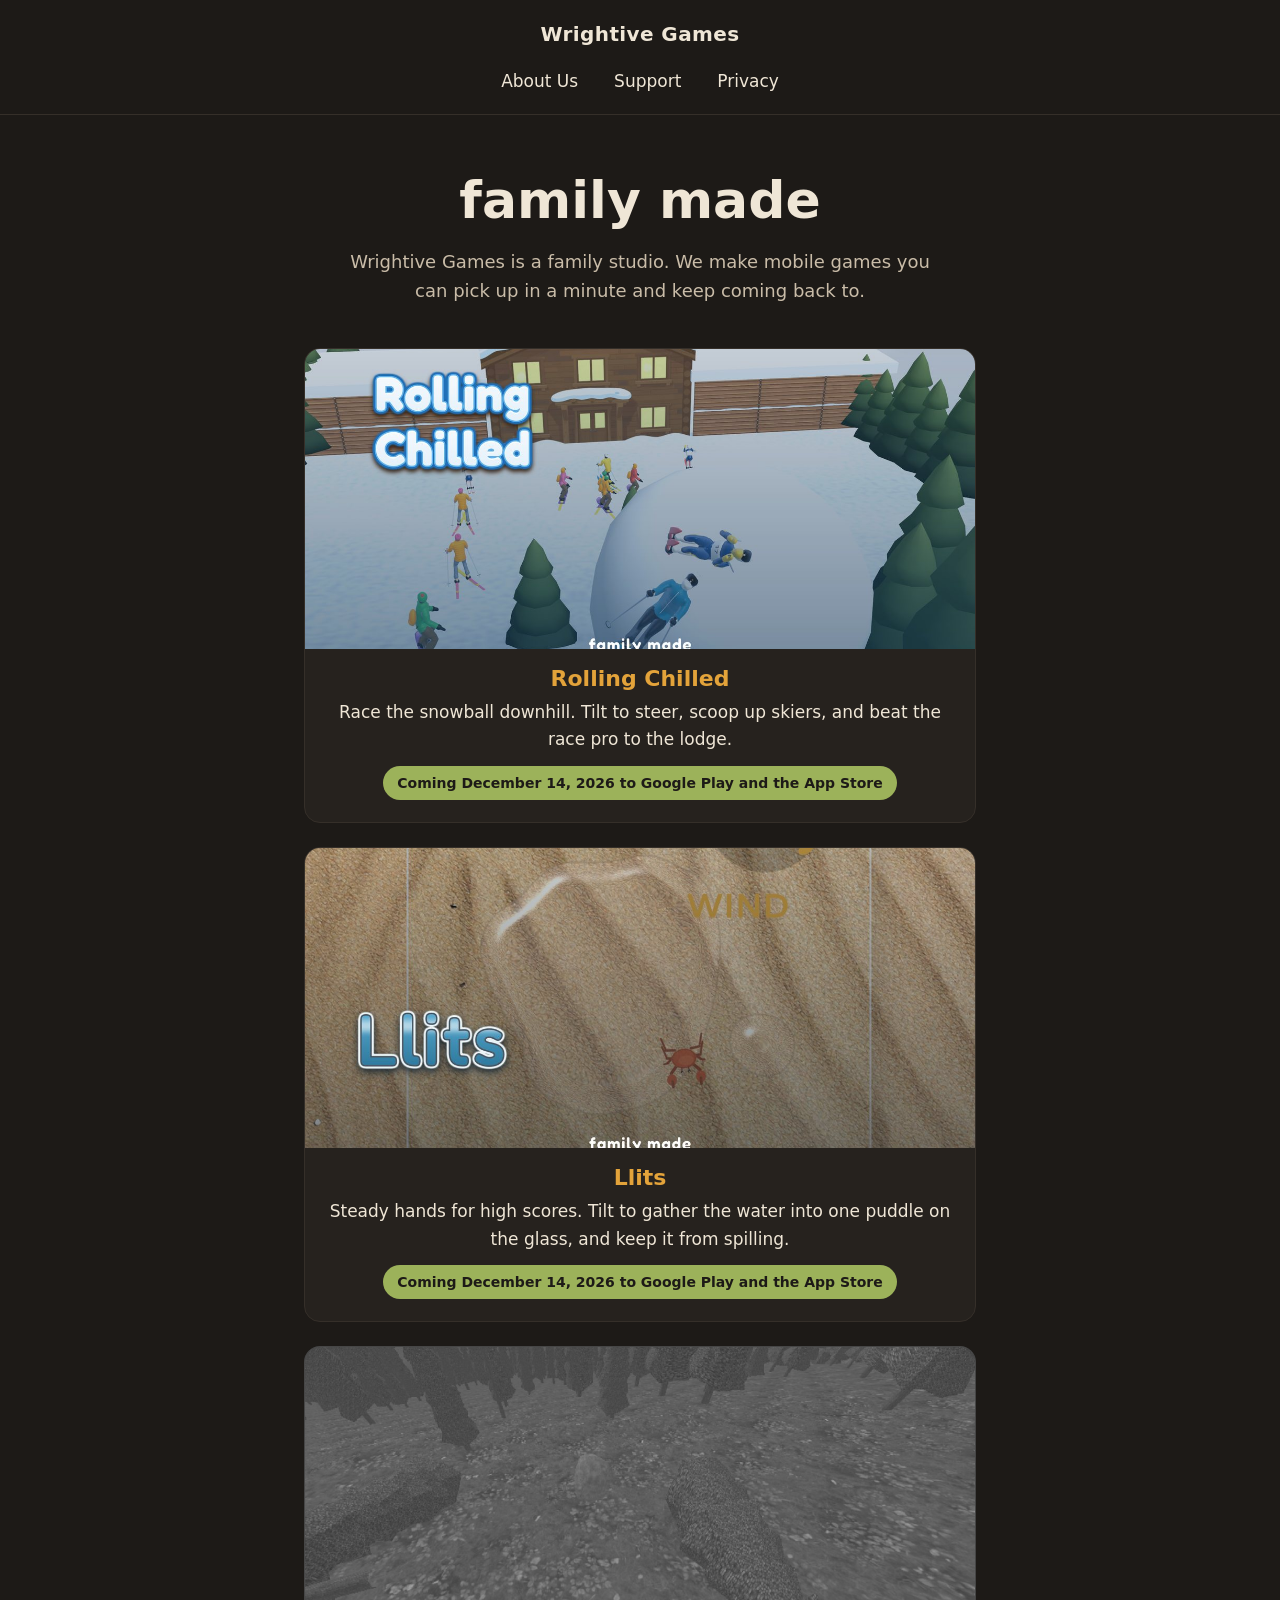
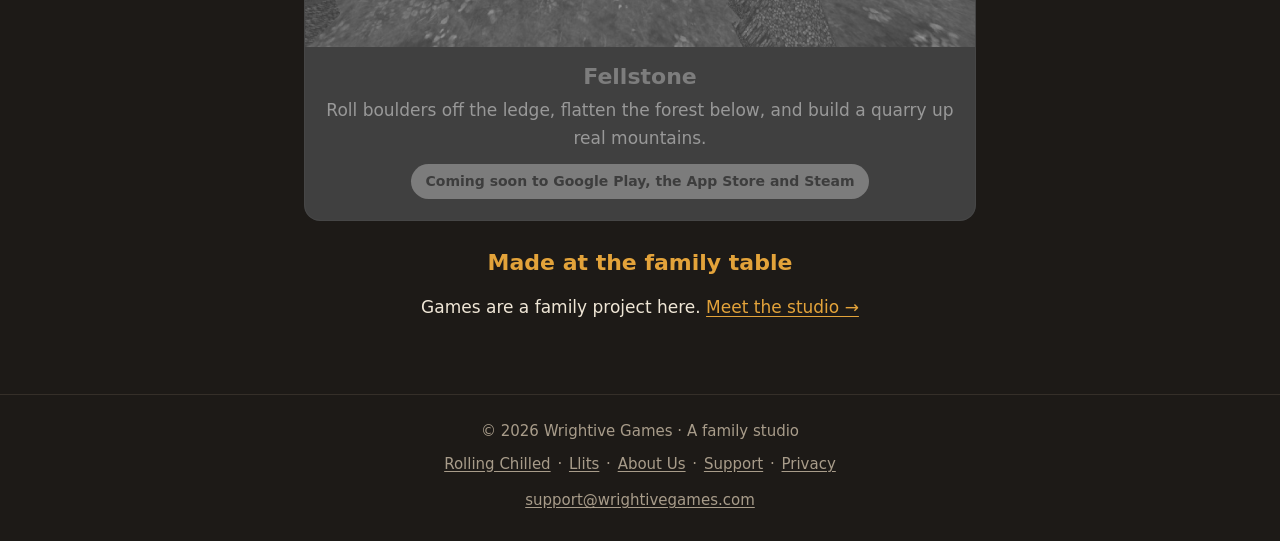
==== commit 2e734ba1: "Home: order Rolling Chilled, Llits, Fellstone; grey overlay and no border on Fellstone card Co-Autho" ====
--- a/index.html
+++ b/index.html
@@ -3,8 +3,8 @@
 <body><a class="skip" href="#main">Skip to main content</a><header class="top"><a class="brand" href="/" aria-current="page">Wrightive Games</a><nav aria-label="Main"><ul><li><a href="/about/">About Us</a></li><li><a href="/support/">Support</a></li><li><a href="/privacy/">Privacy</a></li></ul></nav></header><main id="main">
 <section class="hero"><h1>family made</h1><p>Wrightive Games is a family studio. We make mobile games you can pick up in a minute and keep coming back to.</p></section>
 <section class="games">
-<div class="card card-off" aria-disabled="true"><img src="/img/fellstone-felled.jpg" alt="Fellstone: a boulder rolling downhill past trees it knocked over"><div><h2>Fellstone</h2><p>Roll boulders off the ledge, flatten the forest below, and build a quarry up real mountains.</p><p class="badge">Coming soon to Google Play, the App Store and Steam</p></div></div>
-<a class="card" href="/llits/"><img src="/img/llits-keyart.jpg" alt="Llits: a puddle of water on a glass lying on beach sand"><div><h2>Llits</h2><p>Steady hands for high scores. Tilt to gather the water into one puddle on the glass, and keep it from spilling.</p><p class="badge">Coming December 14, 2026 to Google Play and the App Store</p></div></a>
-<a class="card" href="/rollingchilled/"><img src="/img/rollingchilled-keyart.jpg" alt="Rolling Chilled: a huge snowball with skiers stuck to it rolling past the lodge"><div><h2>Rolling Chilled</h2><p>Race the snowball downhill. Tilt to steer, scoop up skiers, and beat the race pro to the lodge.</p><p class="badge">Coming December 14, 2026 to Google Play and the App Store</p></div></a>
+<a class="card" href="/rollingchilled/"><img src="/img/rollingchilled-keyart.jpg" alt="Rolling Chilled: a huge snowball with skiers stuck to it rolling past the lodge"><div><h2>Rolling Chilled</h2><p>Race the snowball downhill. Tilt to steer, scoop up skiers, and beat the race pro to the lodge.</p><p class="badge">Coming December 14, 2026 to Google Play and the App Store</p></div>
+<a class="card" href="/llits/"><img src="/img/llits-keyart.jpg" alt="Llits: a puddle of water on a glass lying on beach sand"><div><h2>Llits</h2><p>Steady hands for high scores. Tilt to gather the water into one puddle on the glass, and keep it from spilling.</p><p class="badge">Coming December 14, 2026 to Google Play and the App Store</p></div>
+<div class="card card-off" aria-disabled="true"><img src="/img/fellstone-felled.jpg" alt="Fellstone: a boulder rolling downhill past trees it knocked over"><div><h2>Fellstone</h2><p>Roll boulders off the ledge, flatten the forest below, and build a quarry up real mountains.</p><p class="badge">Coming soon to Google Play, the App Store and Steam</p></div></a>
 </section>
-<section class="aboutline"><h2>Made at the family table</h2><p>Games are a family project here. <a href="/about/">Meet the studio &rarr;</a></p></section></main><footer><p>&copy; 2026 Wrightive Games &middot; A family studio</p><nav aria-label="Footer"><p><a href="/llits/">Llits</a> &middot; <a href="/rollingchilled/">Rolling Chilled</a> &middot; <a href="/about/">About Us</a> &middot; <a href="/support/">Support</a> &middot; <a href="/privacy/">Privacy</a></p></nav><p><a href="mailto:support@wrightivegames.com">support@wrightivegames.com</a></p></footer></body></html>
+<section class="aboutline"><h2>Made at the family table</h2><p>Games are a family project here. <a href="/about/">Meet the studio &rarr;</a></p></section></main><footer><p>&copy; 2026 Wrightive Games &middot; A family studio</p><nav aria-label="Footer"><p><a href="/rollingchilled/">Rolling Chilled</a> &middot; <a href="/llits/">Llits</a> &middot; <a href="/about/">About Us</a> &middot; <a href="/support/">Support</a> &middot; <a href="/privacy/">Privacy</a></p></nav><p><a href="mailto:support@wrightivegames.com">support@wrightivegames.com</a></p></footer></body></html>
--- a/style.css
+++ b/style.css
@@ -49,4 +49,4 @@
 .rc-shots.two{align-items:start}
 .rc-made{margin-top:32px;color:#c9bca8}.rc-made b{font-size:20px;color:#efe6d6}
 @media(min-width:700px){.rc-shots{grid-template-columns:repeat(4,1fr)}.rc-shots.two{grid-template-columns:repeat(2,1fr);max-width:520px;margin-left:auto;margin-right:auto}}
-.card.card-off{cursor:default;pointer-events:none;user-select:none;filter:grayscale(1);opacity:.55}.card.card-off:hover{border-color:#352f29}.card.card-off:hover h2{text-decoration:none}
+.card.card-off{position:relative;cursor:default;pointer-events:none;user-select:none;filter:grayscale(1);border:0}.card.card-off::after{content:"";position:absolute;inset:0;background:rgba(90,90,90,.55);pointer-events:none}
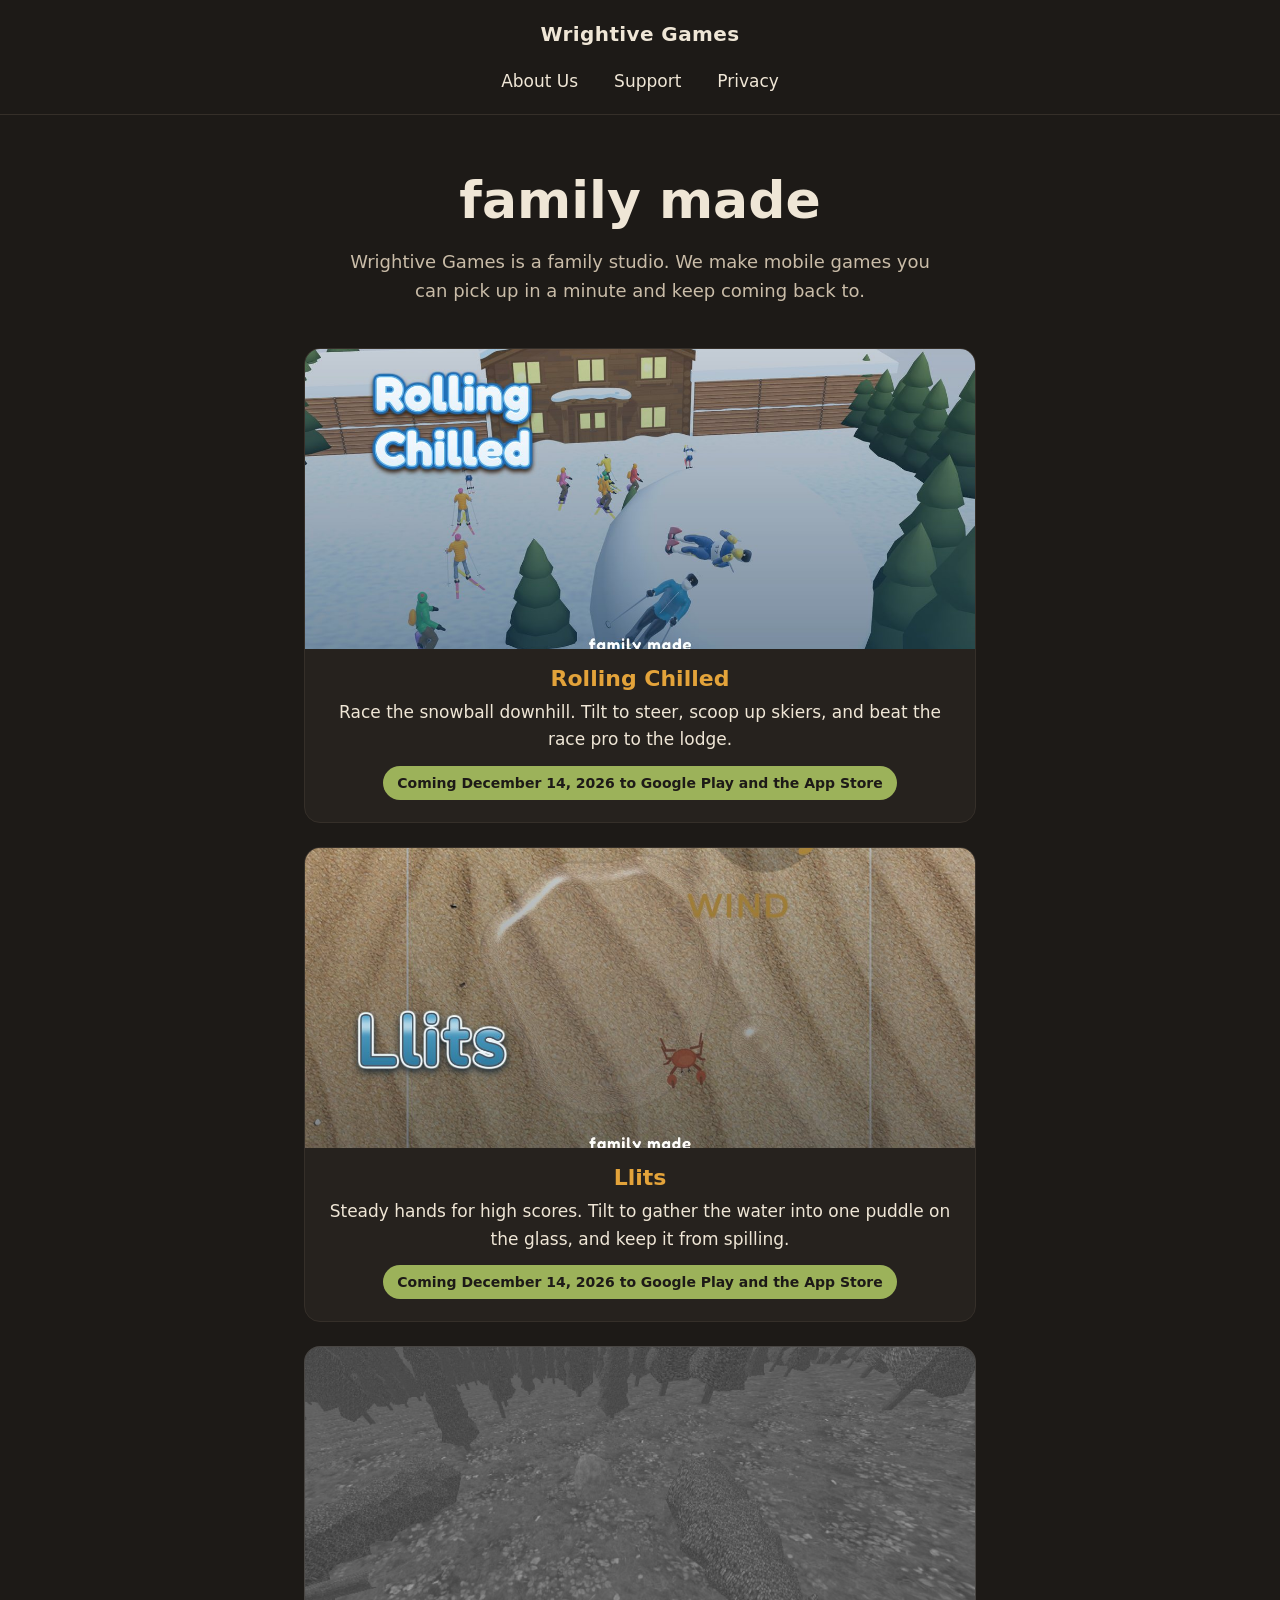
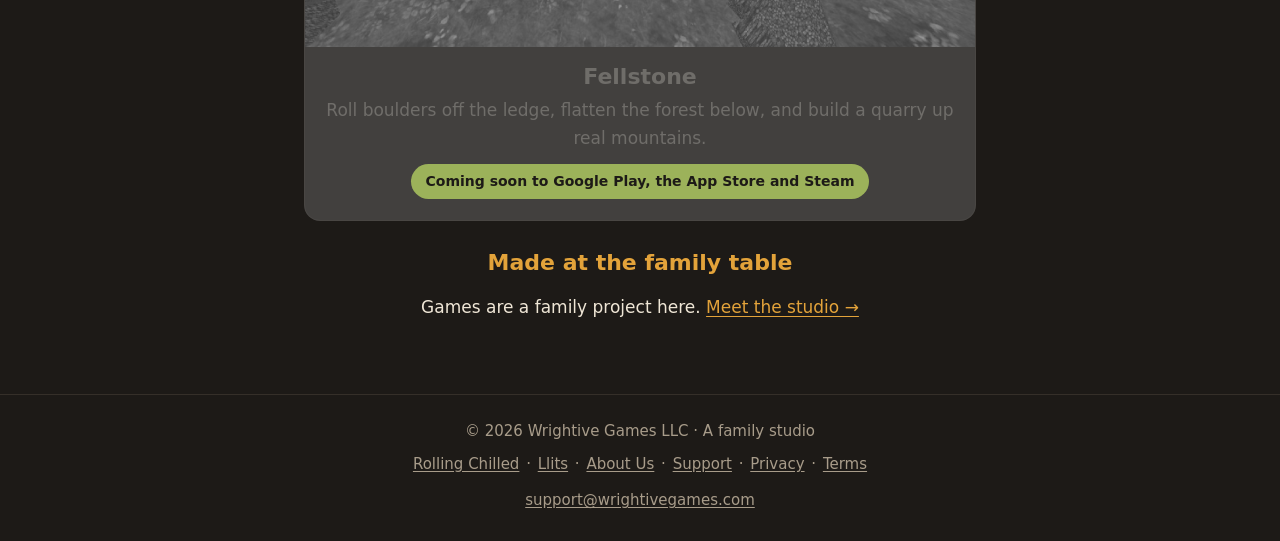
==== commit d4962395: "Add Terms of Use and EULA; privacy policy US only with retention schedule - New /terms/ page: terms " ====
--- a/index.html
+++ b/index.html
@@ -7,4 +7,4 @@
 <a class="card" href="/llits/"><img src="/img/llits-keyart.jpg" alt="Llits: a puddle of water on a glass lying on beach sand"><div><h2>Llits</h2><p>Steady hands for high scores. Tilt to gather the water into one puddle on the glass, and keep it from spilling.</p><p class="badge">Coming December 14, 2026 to Google Play and the App Store</p></div>
 <div class="card card-off" aria-disabled="true"><img src="/img/fellstone-felled.jpg" alt="Fellstone: a boulder rolling downhill past trees it knocked over"><div><h2>Fellstone</h2><p>Roll boulders off the ledge, flatten the forest below, and build a quarry up real mountains.</p><p class="badge">Coming soon to Google Play, the App Store and Steam</p></div></a>
 </section>
-<section class="aboutline"><h2>Made at the family table</h2><p>Games are a family project here. <a href="/about/">Meet the studio &rarr;</a></p></section></main><footer><p>&copy; 2026 Wrightive Games &middot; A family studio</p><nav aria-label="Footer"><p><a href="/rollingchilled/">Rolling Chilled</a> &middot; <a href="/llits/">Llits</a> &middot; <a href="/about/">About Us</a> &middot; <a href="/support/">Support</a> &middot; <a href="/privacy/">Privacy</a></p></nav><p><a href="mailto:support@wrightivegames.com">support@wrightivegames.com</a></p></footer></body></html>
+<section class="aboutline"><h2>Made at the family table</h2><p>Games are a family project here. <a href="/about/">Meet the studio &rarr;</a></p></section></main><footer><p>&copy; 2026 Wrightive Games LLC &middot; A family studio</p><nav aria-label="Footer"><p><a href="/rollingchilled/">Rolling Chilled</a> &middot; <a href="/llits/">Llits</a> &middot; <a href="/about/">About Us</a> &middot; <a href="/support/">Support</a> &middot; <a href="/privacy/">Privacy</a> &middot; <a href="/terms/">Terms</a></p></nav><p><a href="mailto:support@wrightivegames.com">support@wrightivegames.com</a></p></footer></body></html>
--- a/style.css
+++ b/style.css
@@ -49,4 +49,4 @@
 .rc-shots.two{align-items:start}
 .rc-made{margin-top:32px;color:#c9bca8}.rc-made b{font-size:20px;color:#efe6d6}
 @media(min-width:700px){.rc-shots{grid-template-columns:repeat(4,1fr)}.rc-shots.two{grid-template-columns:repeat(2,1fr);max-width:520px;margin-left:auto;margin-right:auto}}
-.card.card-off{position:relative;cursor:default;pointer-events:none;user-select:none;filter:grayscale(1);border:0}.card.card-off::after{content:"";position:absolute;inset:0;background:rgba(90,90,90,.55);pointer-events:none}
+.card.card-off{position:relative;cursor:default;pointer-events:none;user-select:none;border:0}.card.card-off img{filter:grayscale(1)}.card.card-off h2,.card.card-off p:not(.badge){color:#8a857d}.card.card-off::after{content:"";position:absolute;inset:0;background:rgba(90,90,90,.55);pointer-events:none}.card.card-off .badge{position:relative;z-index:2}
